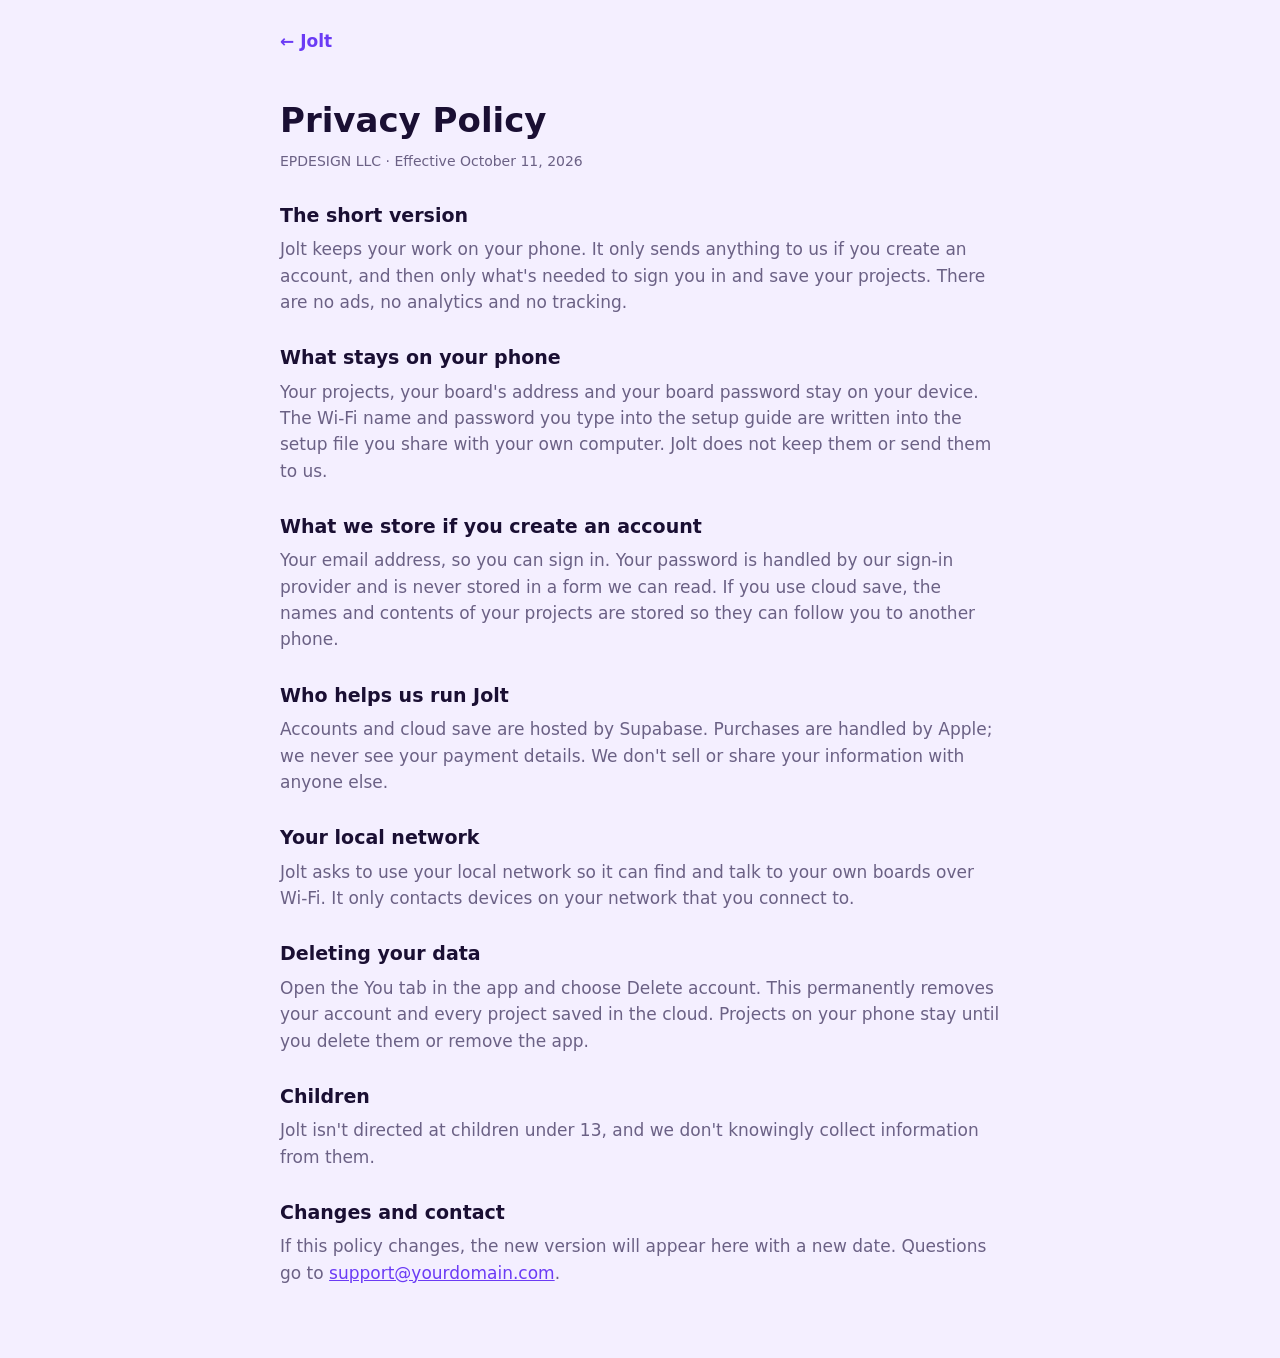
==== privacy.html @ 0352de1f "Add files via upload" ====
<!DOCTYPE html>
<html lang="en">
<head>
  <meta charset="utf-8">
  <meta name="viewport" content="width=device-width, initial-scale=1">
  <title>Jolt Privacy Policy</title>
  <link rel="icon" href="icon.png">
  <link rel="stylesheet" href="style.css">
</head>
<body>
  <main class="policy">
    <a class="top" href="index.html">&larr; Jolt</a>
    <h1>Privacy Policy</h1>
    <p class="meta">EPDESIGN LLC &middot; Effective October 11, 2026</p>

    <h2>The short version</h2>
    <p>Jolt keeps your work on your phone. It only sends anything to us if you create an account, and then only what's needed to sign you in and save your projects. There are no ads, no analytics and no tracking.</p>

    <h2>What stays on your phone</h2>
    <p>Your projects, your board's address and your board password stay on your device. The Wi-Fi name and password you type into the setup guide are written into the setup file you share with your own computer. Jolt does not keep them or send them to us.</p>

    <h2>What we store if you create an account</h2>
    <p>Your email address, so you can sign in. Your password is handled by our sign-in provider and is never stored in a form we can read. If you use cloud save, the names and contents of your projects are stored so they can follow you to another phone.</p>

    <h2>Who helps us run Jolt</h2>
    <p>Accounts and cloud save are hosted by Supabase. Purchases are handled by Apple; we never see your payment details. We don't sell or share your information with anyone else.</p>

    <h2>Your local network</h2>
    <p>Jolt asks to use your local network so it can find and talk to your own boards over Wi-Fi. It only contacts devices on your network that you connect to.</p>

    <h2>Deleting your data</h2>
    <p>Open the You tab in the app and choose Delete account. This permanently removes your account and every project saved in the cloud. Projects on your phone stay until you delete them or remove the app.</p>

    <h2>Children</h2>
    <p>Jolt isn't directed at children under 13, and we don't knowingly collect information from them.</p>

    <h2>Changes and contact</h2>
    <p>If this policy changes, the new version will appear here with a new date. Questions go to <a href="mailto:support@yourdomain.com">support@yourdomain.com</a>.</p>
  </main>
</body>
</html>
---- style.css ----
:root {
  --bg: #f4efff; --card: #ffffff; --field: #e8dfff; --text: #1a0f33; --muted: #6b6185;
  --purple: #6b3bf5; --yellow: #ffd60a; --ink: #1a0f33;
}
@media (prefers-color-scheme: dark) {
  :root { --bg: #0f0a1c; --card: #1c1433; --field: #2b2050; --text: #f2eeff; --muted: #a59bc2; --purple: #a98bff; }
}
* { box-sizing: border-box; }
body {
  margin: 0; background: var(--bg); color: var(--text);
  font: 17px/1.55 ui-rounded, "SF Pro Rounded", system-ui, -apple-system, "Segoe UI", sans-serif;
}
main { max-width: 760px; margin: 0 auto; padding: 0 20px 64px; }
header.hero {
  background: linear-gradient(135deg, #6b3bf5, #b44dff); color: #fff; text-align: center;
  padding: 56px 20px 64px; border-radius: 0 0 36px 36px;
}
header.hero img { width: 112px; height: 112px; border-radius: 26px; box-shadow: 0 14px 30px rgba(26, 15, 51, .35); }
header.hero h1 { font-size: 46px; line-height: 1.1; margin: 22px 0 10px; font-weight: 800; }
header.hero p { font-size: 20px; margin: 0 auto; max-width: 520px; opacity: .92; }
.badge {
  display: inline-block; margin-top: 26px; padding: 13px 24px; border-radius: 16px;
  background: var(--yellow); color: var(--ink); font-weight: 800; text-decoration: none;
}
h2 { font-size: 26px; margin: 48px 0 14px; }
.grid { display: grid; gap: 14px; grid-template-columns: repeat(auto-fit, minmax(220px, 1fr)); }
.card { background: var(--card); border-radius: 20px; padding: 20px; }
.card h3 { margin: 0 0 6px; font-size: 18px; }
.card p { margin: 0; color: var(--muted); font-size: 15.5px; }
.tag { color: var(--purple); font-size: 12px; font-weight: 800; letter-spacing: .08em; text-transform: uppercase; }
ol.steps { padding-left: 0; list-style: none; counter-reset: s; }
ol.steps li { counter-increment: s; background: var(--card); border-radius: 16px; padding: 16px 16px 16px 60px; margin-bottom: 10px; position: relative; }
ol.steps li::before {
  content: counter(s); position: absolute; left: 16px; top: 14px; width: 30px; height: 30px; border-radius: 50%;
  background: linear-gradient(135deg, #6b3bf5, #b44dff); color: #fff; font-weight: 800; text-align: center; line-height: 30px;
}
a { color: var(--purple); }
footer { text-align: center; color: var(--muted); font-size: 14px; padding: 32px 20px 48px; }
footer a { margin: 0 8px; font-weight: 700; text-decoration: none; }
.policy h1 { font-size: 34px; margin: 40px 0 4px; }
.policy h2 { font-size: 19px; margin: 28px 0 6px; }
.policy p { margin: 0 0 8px; color: var(--muted); }
.policy .meta { font-size: 14px; }
.top { display: inline-block; margin-top: 28px; font-weight: 700; text-decoration: none; }
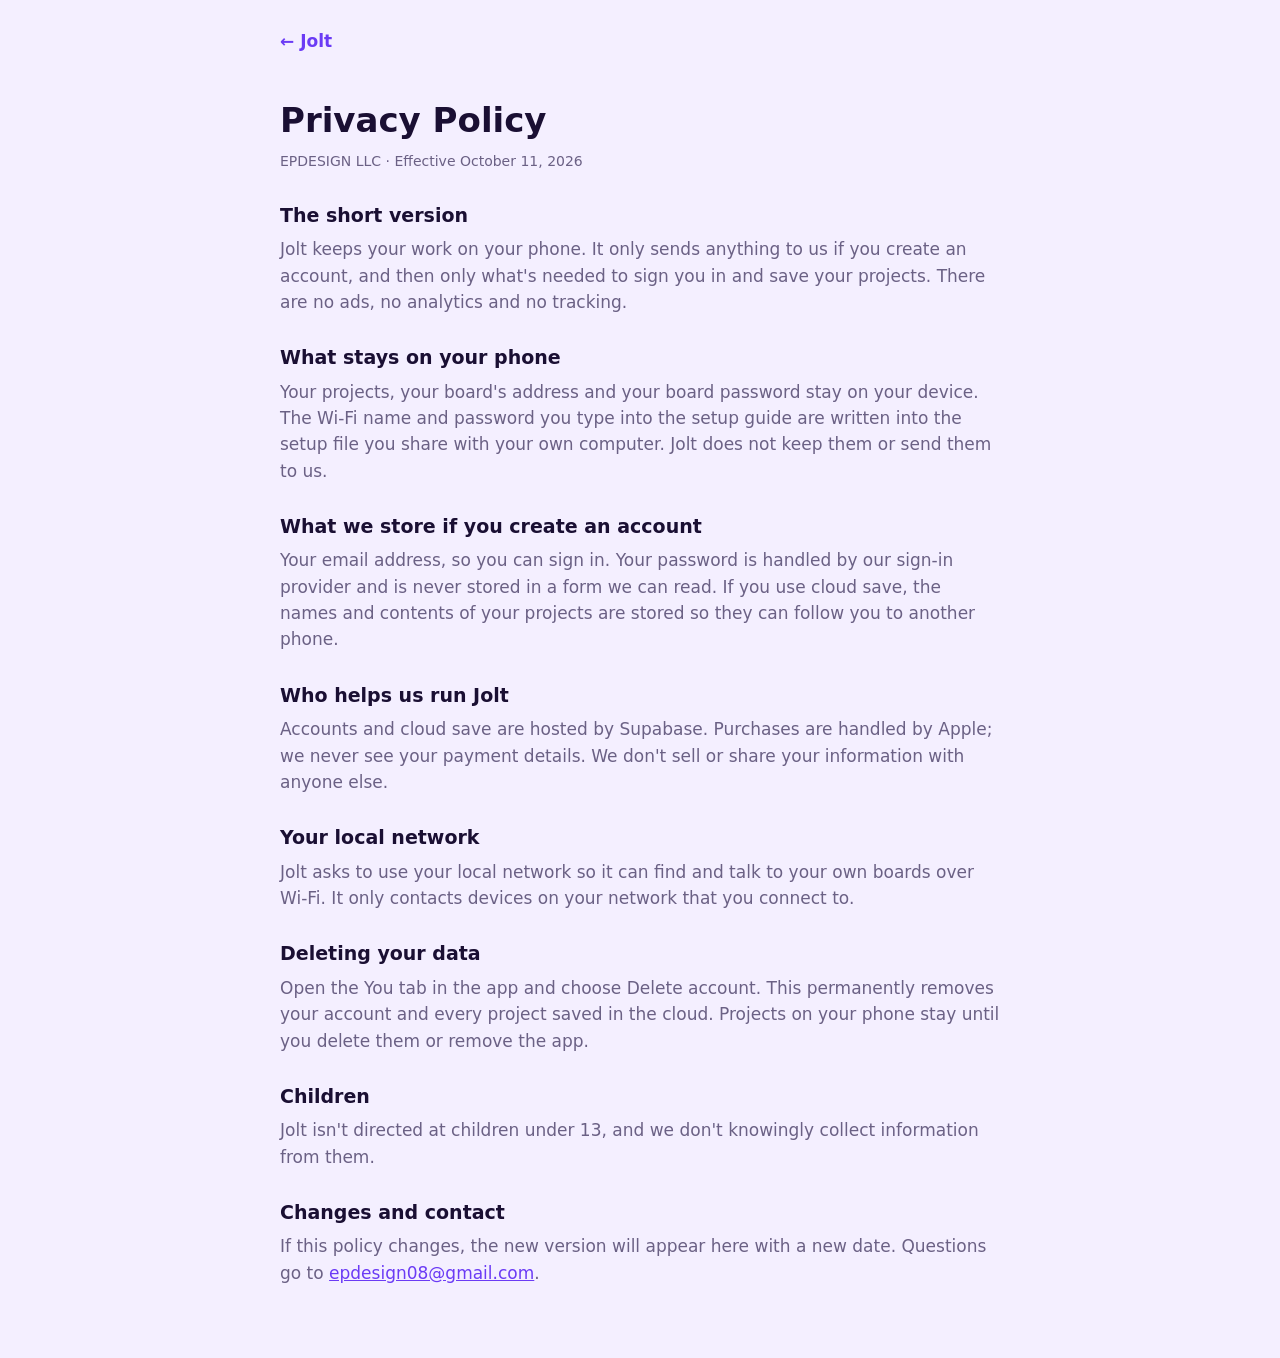
==== commit a46b1114: "Update contact email in privacy policy" ====
--- a/privacy.html
+++ b/privacy.html
@@ -35,7 +35,7 @@
     <p>Jolt isn't directed at children under 13, and we don't knowingly collect information from them.</p>
 
     <h2>Changes and contact</h2>
-    <p>If this policy changes, the new version will appear here with a new date. Questions go to <a href="mailto:support@yourdomain.com">support@yourdomain.com</a>.</p>
+    <p>If this policy changes, the new version will appear here with a new date. Questions go to <a href="mailto:epdesign08@gmail.com">epdesign08@gmail.com</a>.</p>
   </main>
 </body>
 </html>
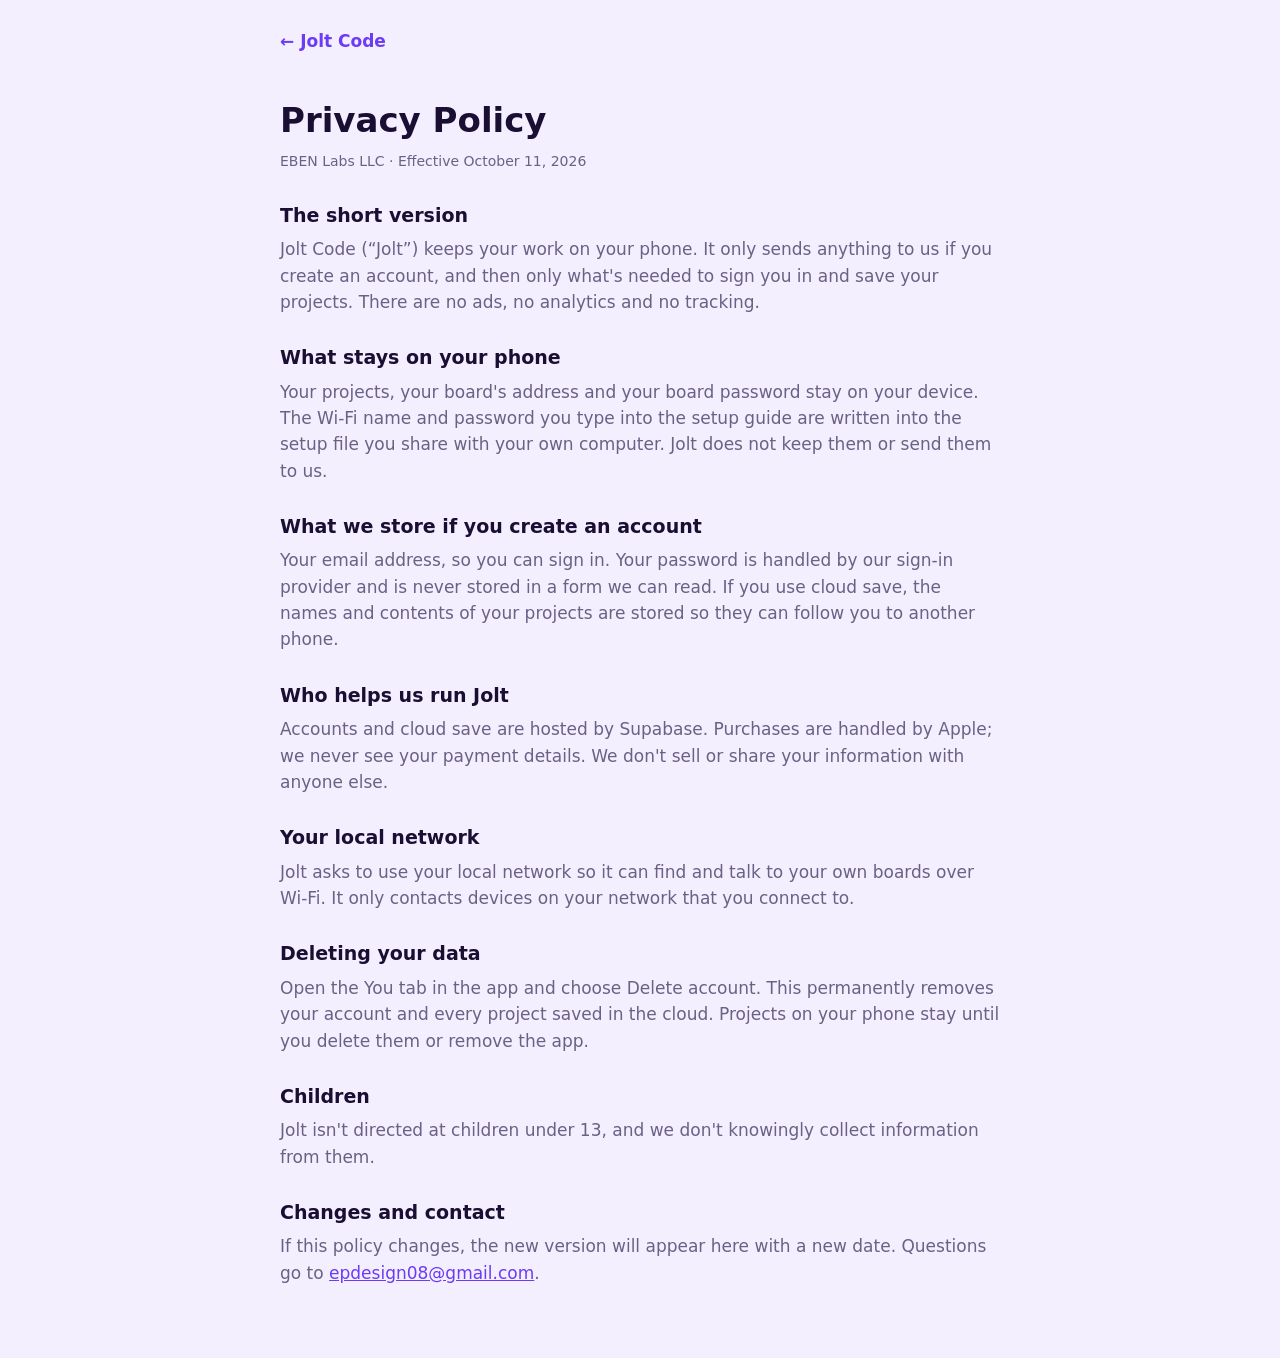
==== commit 62b9020c: "Add files via upload" ====
--- a/privacy.html
+++ b/privacy.html
@@ -3,18 +3,18 @@
 <head>
   <meta charset="utf-8">
   <meta name="viewport" content="width=device-width, initial-scale=1">
-  <title>Jolt Privacy Policy</title>
+  <title>Jolt Code Privacy Policy</title>
   <link rel="icon" href="icon.png">
   <link rel="stylesheet" href="style.css">
 </head>
 <body>
   <main class="policy">
-    <a class="top" href="index.html">&larr; Jolt</a>
+    <a class="top" href="index.html">&larr; Jolt Code</a>
     <h1>Privacy Policy</h1>
-    <p class="meta">EPDESIGN LLC &middot; Effective October 11, 2026</p>
+    <p class="meta">EBEN Labs LLC &middot; Effective October 11, 2026</p>
 
     <h2>The short version</h2>
-    <p>Jolt keeps your work on your phone. It only sends anything to us if you create an account, and then only what's needed to sign you in and save your projects. There are no ads, no analytics and no tracking.</p>
+    <p>Jolt Code (“Jolt”) keeps your work on your phone. It only sends anything to us if you create an account, and then only what's needed to sign you in and save your projects. There are no ads, no analytics and no tracking.</p>
 
     <h2>What stays on your phone</h2>
     <p>Your projects, your board's address and your board password stay on your device. The Wi-Fi name and password you type into the setup guide are written into the setup file you share with your own computer. Jolt does not keep them or send them to us.</p>
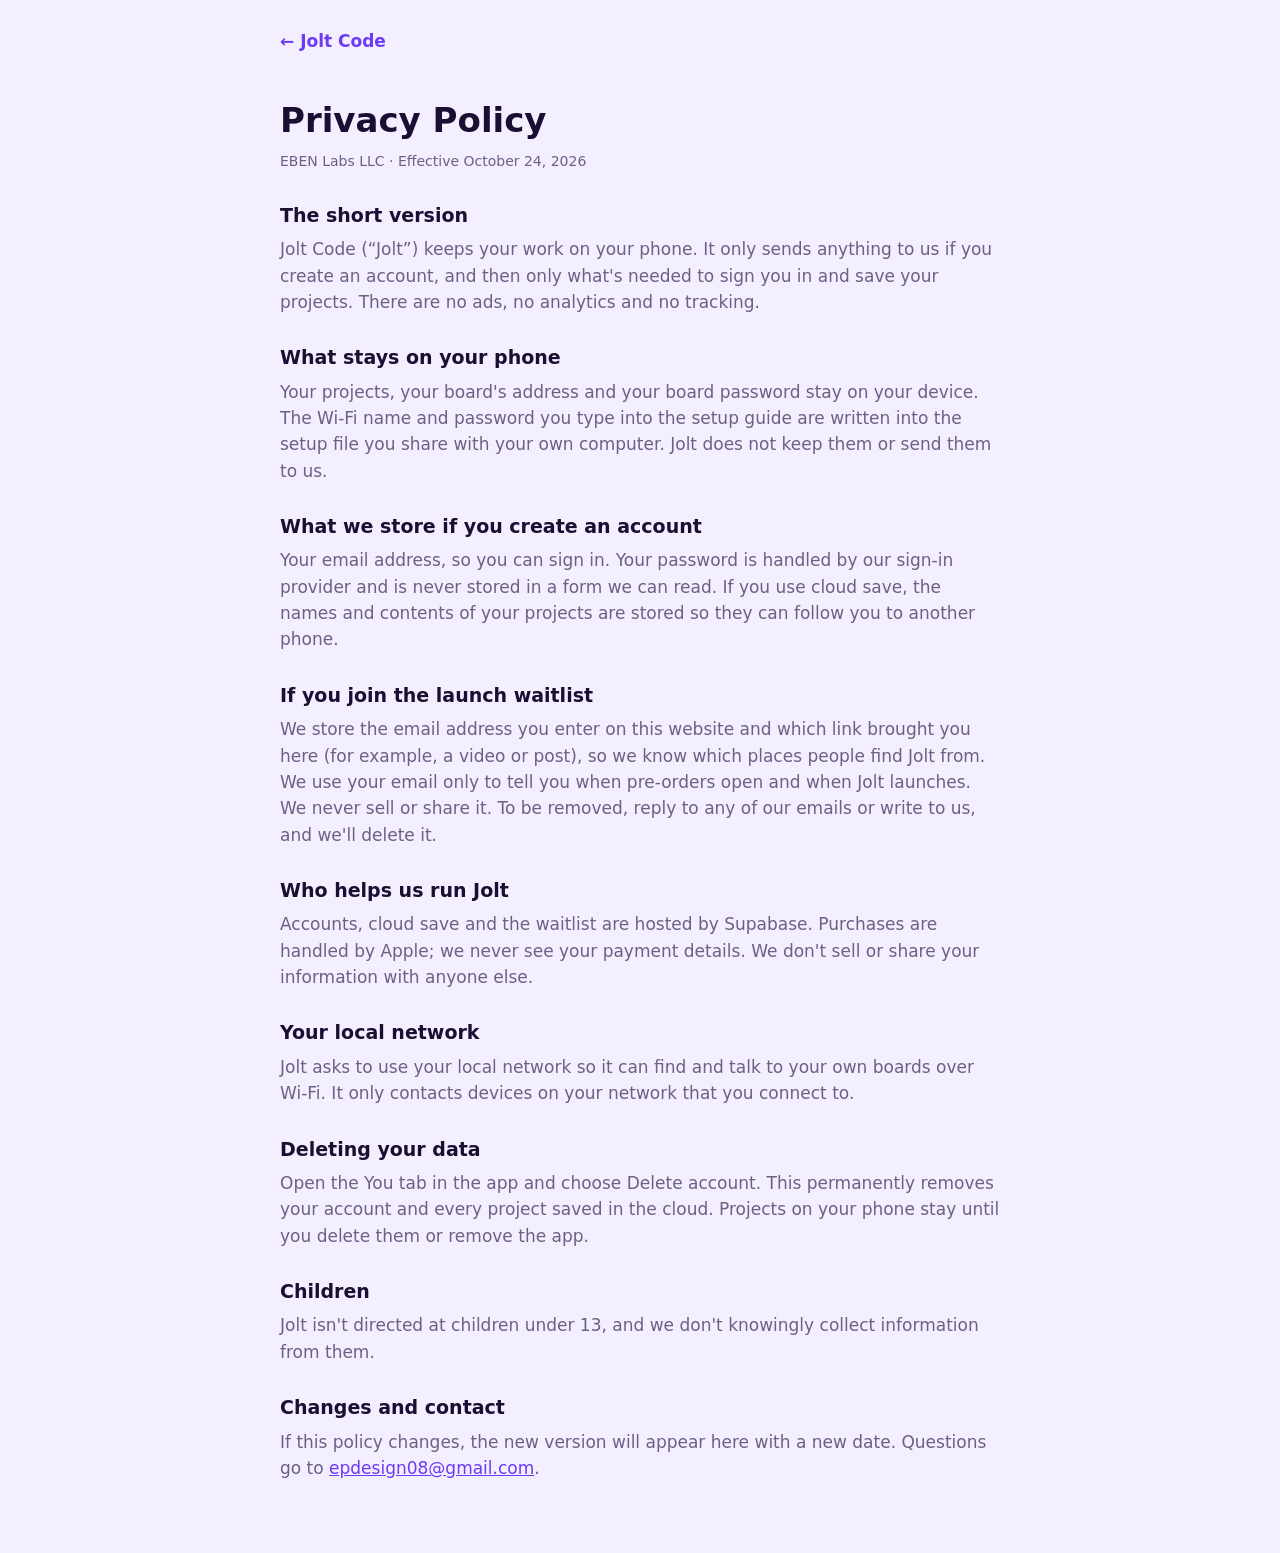
==== commit e7c77048: "Waitlist (shows once ready), ebenlabs.app links" ====
--- a/privacy.html
+++ b/privacy.html
@@ -11,7 +11,7 @@
   <main class="policy">
     <a class="top" href="index.html">&larr; Jolt Code</a>
     <h1>Privacy Policy</h1>
-    <p class="meta">EBEN Labs LLC &middot; Effective October 11, 2026</p>
+    <p class="meta">EBEN Labs LLC &middot; Effective October 24, 2026</p>
 
     <h2>The short version</h2>
     <p>Jolt Code (“Jolt”) keeps your work on your phone. It only sends anything to us if you create an account, and then only what's needed to sign you in and save your projects. There are no ads, no analytics and no tracking.</p>
@@ -22,8 +22,11 @@
     <h2>What we store if you create an account</h2>
     <p>Your email address, so you can sign in. Your password is handled by our sign-in provider and is never stored in a form we can read. If you use cloud save, the names and contents of your projects are stored so they can follow you to another phone.</p>
 
+    <h2>If you join the launch waitlist</h2>
+    <p>We store the email address you enter on this website and which link brought you here (for example, a video or post), so we know which places people find Jolt from. We use your email only to tell you when pre-orders open and when Jolt launches. We never sell or share it. To be removed, reply to any of our emails or write to us, and we'll delete it.</p>
+
     <h2>Who helps us run Jolt</h2>
-    <p>Accounts and cloud save are hosted by Supabase. Purchases are handled by Apple; we never see your payment details. We don't sell or share your information with anyone else.</p>
+    <p>Accounts, cloud save and the waitlist are hosted by Supabase. Purchases are handled by Apple; we never see your payment details. We don't sell or share your information with anyone else.</p>
 
     <h2>Your local network</h2>
     <p>Jolt asks to use your local network so it can find and talk to your own boards over Wi-Fi. It only contacts devices on your network that you connect to.</p>
--- a/style.css
+++ b/style.css
@@ -22,6 +22,12 @@
   display: inline-block; margin-top: 26px; padding: 13px 24px; border-radius: 16px;
   background: var(--yellow); color: var(--ink); font-weight: 800; text-decoration: none;
 }
+.shots {
+  display: flex; gap: 16px; overflow-x: auto; scroll-snap-type: x mandatory; padding: 32px 20px 8px;
+  max-width: 1200px; margin: 0 auto; -webkit-overflow-scrolling: touch;
+}
+.shots img { flex: none; width: 210px; height: auto; border-radius: 22px; scroll-snap-align: center; }
+@media (min-width: 1200px) { .shots { justify-content: center; } }
 h2 { font-size: 26px; margin: 48px 0 14px; }
 .grid { display: grid; gap: 14px; grid-template-columns: repeat(auto-fit, minmax(220px, 1fr)); }
 .card { background: var(--card); border-radius: 20px; padding: 20px; }
@@ -42,3 +48,32 @@
 .policy p { margin: 0 0 8px; color: var(--muted); }
 .policy .meta { font-size: 14px; }
 .top { display: inline-block; margin-top: 28px; font-weight: 700; text-decoration: none; }
+
+/* Launch waitlist */
+.waitlist { max-width: 520px; margin: 26px auto 0; text-align: center; }
+.waitlist .launch { font-size: 15px; font-weight: 800; letter-spacing: .02em; margin: 0 0 12px; opacity: 1; }
+.waitlist .field { display: flex; gap: 8px; flex-wrap: wrap; justify-content: center; }
+.waitlist input[type=email] {
+  flex: 1 1 220px; min-width: 0; height: 52px; padding: 0 16px; border-radius: 16px; border: 2px solid transparent;
+  font: inherit; font-size: 17px; background: #fff; color: var(--ink);
+}
+.waitlist input[type=email]:focus { outline: none; border-color: var(--yellow); }
+.waitlist button {
+  flex: 0 0 auto; height: 52px; padding: 0 22px; border: 0; border-radius: 16px; cursor: pointer;
+  background: var(--yellow); color: var(--ink); font: inherit; font-size: 17px; font-weight: 800;
+}
+.waitlist button:disabled { opacity: .7; cursor: default; }
+.waitlist .note, header.hero .waitlist .note { font-size: 14px; margin: 12px auto 0; opacity: .85; max-width: 440px; }
+.waitlist .note.error { color: #ffd0d6; opacity: 1; font-weight: 700; }
+.waitlist .count { font-size: 14px; font-weight: 800; margin: 6px 0 0; }
+.waitlist.done .field { display: none; }
+.waitlist.done .note { font-size: 17px; font-weight: 800; opacity: 1; }
+.waitlist .hp, .sr { position: absolute; left: -9999px; width: 1px; height: 1px; overflow: hidden; }
+
+/* The bottom call to action */
+.cta { margin-top: 48px; padding: 32px 22px; border-radius: 24px; text-align: center; color: #fff;
+       background: linear-gradient(135deg, #6b3bf5, #b44dff); }
+.cta h2 { margin: 0 0 8px; }
+.cta > p { margin: 0 auto; max-width: 480px; opacity: .92; }
+.cta .waitlist .note.error { color: #ffe1e6; }
+[hidden] { display: none !important; }
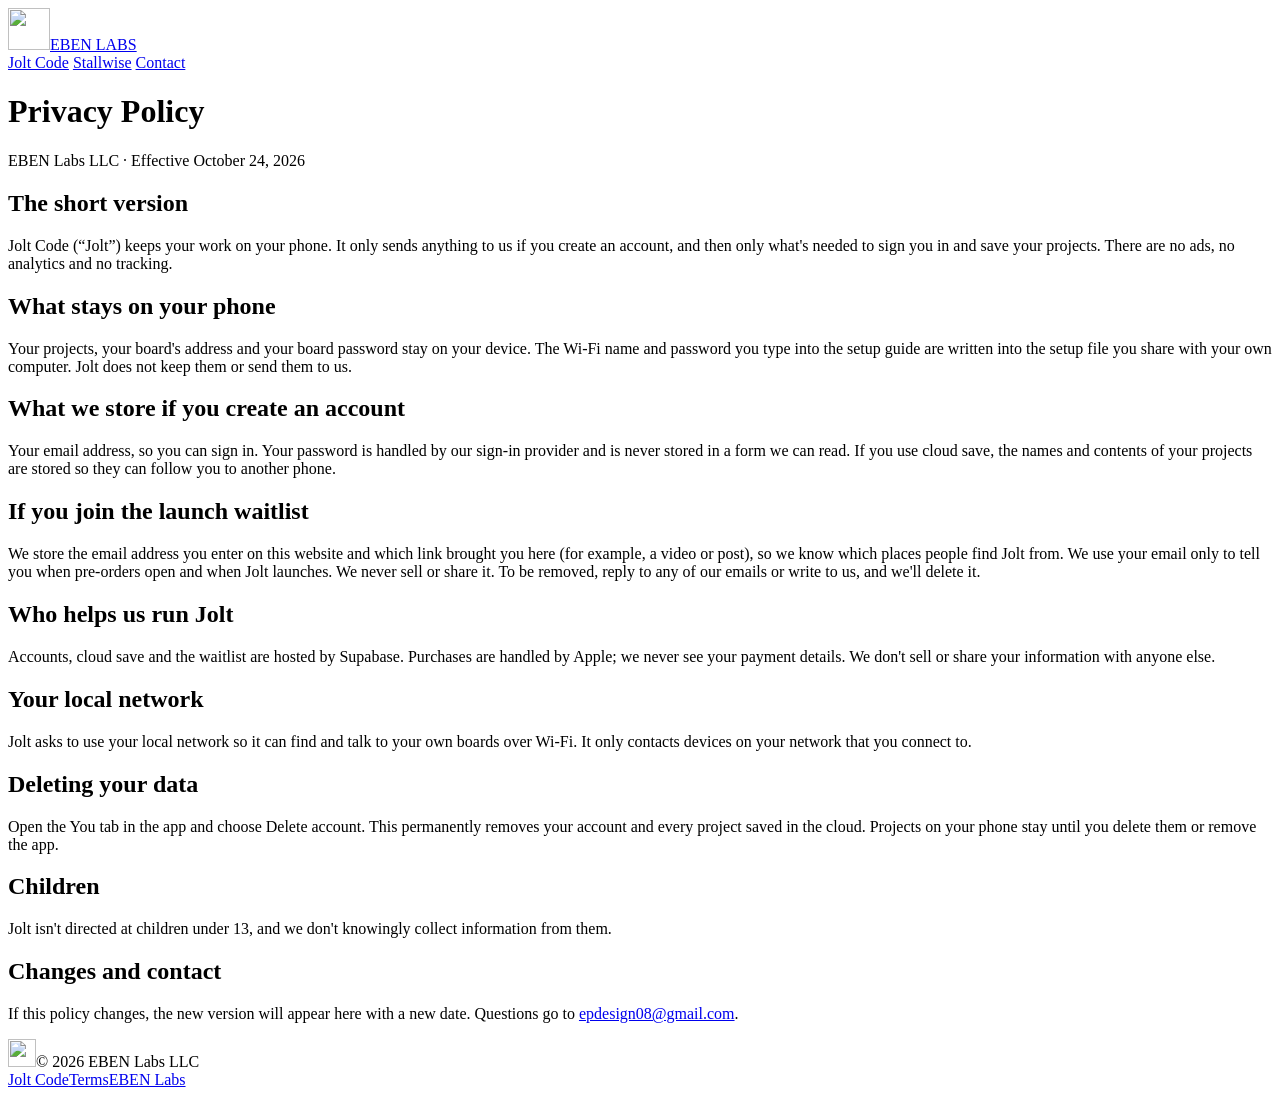
==== commit f31aed52: "Jolt Code page rebuilt on the EBEN Labs design" ====
--- a/privacy.html
+++ b/privacy.html
@@ -3,15 +3,33 @@
 <head>
   <meta charset="utf-8">
   <meta name="viewport" content="width=device-width, initial-scale=1">
-  <title>Jolt Code Privacy Policy</title>
-  <link rel="icon" href="icon.png">
-  <link rel="stylesheet" href="style.css">
+  <title>Jolt Code Privacy Policy · EBEN Labs</title>
+  <meta name="theme-color" content="#040309">
+  <link rel="icon" href="/Jolt/icon.png">
+  <link rel="preconnect" href="https://fonts.googleapis.com">
+  <link rel="preconnect" href="https://fonts.gstatic.com" crossorigin>
+  <link href="https://fonts.googleapis.com/css2?family=Michroma&family=Manrope:wght@400;500;600;700;800&display=swap" rel="stylesheet">
+  <link rel="stylesheet" href="/style.css">
 </head>
-<body>
-  <main class="policy">
-    <a class="top" href="index.html">&larr; Jolt Code</a>
-    <h1>Privacy Policy</h1>
-    <p class="meta">EBEN Labs LLC &middot; Effective October 24, 2026</p>
+<body class="theme-jolt">
+<div class="page">
+  <div class="sky" aria-hidden="true">
+    <div class="hue"><div class="blob b1"></div><div class="blob b2"></div><div class="blob b3"></div></div>
+    <div class="stars"></div>
+  </div>
+  <div class="wrap">
+    <header class="top">
+      <a class="brand" href="/"><img src="/favicon.svg" width="42" height="42" alt=""><span>EBEN LABS</span></a>
+      <nav class="links" aria-label="Main">
+        <a href="/Jolt/" aria-current="page">Jolt Code</a>
+        <a href="/Stallwise/">Stallwise</a>
+        <a class="pill-btn" href="mailto:epdesign08@gmail.com">Contact</a>
+      </nav>
+    </header>
+  </div>
+  <main class="plain">
+<h1>Privacy Policy</h1>
+    <p class="updated">EBEN Labs LLC &middot; Effective October 24, 2026</p>
 
     <h2>The short version</h2>
     <p>Jolt Code (“Jolt”) keeps your work on your phone. It only sends anything to us if you create an account, and then only what's needed to sign you in and save your projects. There are no ads, no analytics and no tracking.</p>
@@ -40,5 +58,12 @@
     <h2>Changes and contact</h2>
     <p>If this policy changes, the new version will appear here with a new date. Questions go to <a href="mailto:epdesign08@gmail.com">epdesign08@gmail.com</a>.</p>
   </main>
+  <div class="wrap">
+    <footer class="bottom">
+      <div class="mark"><img src="/favicon.svg" width="28" height="28" alt=""><span>© 2026 EBEN Labs LLC</span></div>
+      <nav aria-label="Footer"><a href="index.html">Jolt Code</a><a href="terms.html">Terms</a><a href="/">EBEN Labs</a></nav>
+    </footer>
+  </div>
+</div>
 </body>
 </html>
